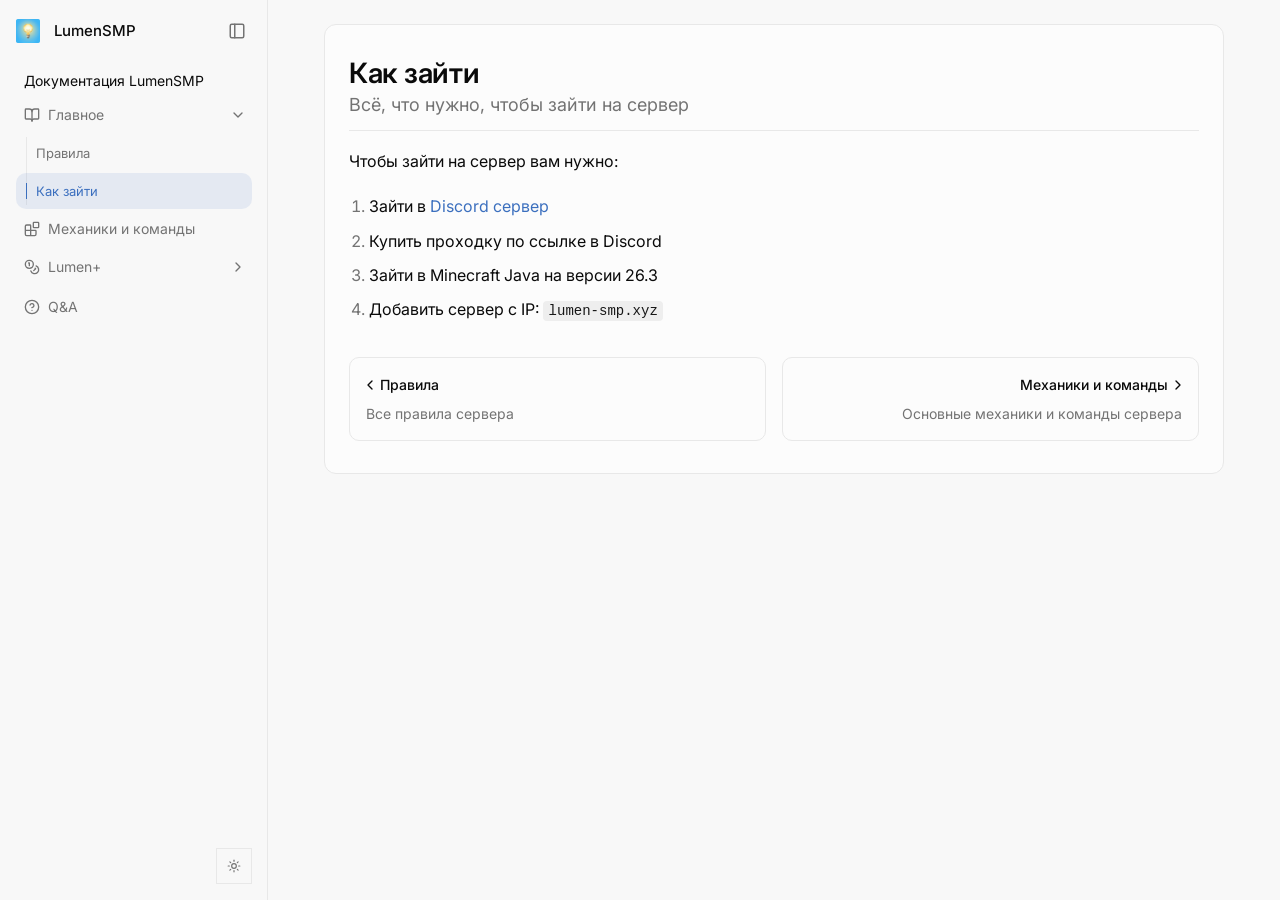
==== howtojoin.html @ 2aee1fcd "Add files via upload" ====
<!DOCTYPE html>
<html lang="ru">
<head>
  <meta charset="utf-8">
  <meta name="viewport" content="width=device-width, initial-scale=1">
  <title>Как зайти — LumenSMP</title>
  <link rel="icon" href="assets/server-icon.png">
  <link rel="preconnect" href="https://fonts.googleapis.com">
  <link rel="preconnect" href="https://fonts.gstatic.com" crossorigin>
  <link href="https://fonts.googleapis.com/css2?family=Inter:wght@400;500;600;700&display=swap" rel="stylesheet">
  <link rel="stylesheet" href="assets/css/style.css">
</head>
<body>

  <!-- Мобильная шапка (показывается на узких экранах) -->
  <header class="mobile-header">
    <a class="logo" href="index.html"><img data-site-logo src="assets/server-icon.png" alt=""><span data-site-name>LumenSMP</span></a>
    <div class="spacer"></div>
    <button class="icon-btn drawer-open-btn" aria-label="Открыть меню"><svg xmlns="http://www.w3.org/2000/svg" width="24" height="24" viewBox="0 0 24 24" fill="none" stroke="currentColor" stroke-width="2" stroke-linecap="round" stroke-linejoin="round" aria-hidden="true"><line x1="4" x2="20" y1="12" y2="12"/><line x1="4" x2="20" y1="6" y2="6"/><line x1="4" x2="20" y1="18" y2="18"/></svg></button>
  </header>

  <!-- Кнопка «открыть сайдбар», когда он свёрнут -->
  <button class="icon-btn reopen-btn" aria-label="Открыть боковое меню"><svg xmlns="http://www.w3.org/2000/svg" width="24" height="24" viewBox="0 0 24 24" fill="none" stroke="currentColor" stroke-width="2" stroke-linecap="round" stroke-linejoin="round" aria-hidden="true"><rect width="18" height="18" x="3" y="3" rx="2"/><path d="M9 3v18"/></svg></button>

  <div class="layout">

    <aside class="sidebar">
      <div class="sidebar-head">
        <a class="logo" href="index.html"><img data-site-logo src="assets/server-icon.png" alt=""><span data-site-name>LumenSMP</span></a>
        <button class="icon-btn collapse-btn" aria-label="Свернуть боковое меню"><svg xmlns="http://www.w3.org/2000/svg" width="24" height="24" viewBox="0 0 24 24" fill="none" stroke="currentColor" stroke-width="2" stroke-linecap="round" stroke-linejoin="round" aria-hidden="true"><rect width="18" height="18" x="3" y="3" rx="2"/><path d="M9 3v18"/></svg></button>
      </div>

      <!-- Меню рендерится автоматически из assets/js/nav.js -->
      <nav class="sidebar-nav" data-nav></nav>

      <div class="sidebar-foot">
        <button class="theme-toggle" aria-label="Переключить тему">
          <svg class="icon-sun" xmlns="http://www.w3.org/2000/svg" width="24" height="24" viewBox="0 0 24 24" fill="none" stroke="currentColor" stroke-width="2" stroke-linecap="round" stroke-linejoin="round" aria-hidden="true"><circle cx="12" cy="12" r="4"/><path d="M12 2v2"/><path d="M12 20v2"/><path d="m4.93 4.93 1.41 1.41"/><path d="m17.66 17.66 1.41 1.41"/><path d="M2 12h2"/><path d="M20 12h2"/><path d="m6.34 17.66-1.41 1.41"/><path d="m19.07 4.93-1.41 1.41"/></svg>
          <svg class="icon-moon" xmlns="http://www.w3.org/2000/svg" width="24" height="24" viewBox="0 0 24 24" fill="none" stroke="currentColor" stroke-width="2" stroke-linecap="round" stroke-linejoin="round" aria-hidden="true"><path d="M12 3a6 6 0 0 0 9 9 9 9 0 1 1-9-9Z"/></svg>
        </button>
      </div>
    </aside>

    <main class="main">
      <article class="article">

        <div class="article-header">
          <h1>Как зайти</h1>
          <p>Всё, что нужно, чтобы зайти на сервер</p>
        </div>

        <!-- ============================================================
             ↓↓↓ СОДЕРЖИМОЕ СТРАНИЦЫ — редактируйте HTML ниже ↓↓↓
             ============================================================ -->
        <div class="prose">
          Чтобы зайти на сервер вам нужно:
          <ol>
            <li>Зайти в <a href="https://discord.gg/JxXr4Xars9">Discord сервер</a></li>
            <li>Купить проходку по ссылке в Discord</li>
            <li>Зайти в Minecraft Java на версии 26.3</li>
            <li>Добавить сервер с IP: <code>lumen-smp.xyz</code>
</div>
        <!-- ↑↑↑ КОНЕЦ СОДЕРЖИМОГО ↑↑↑ -->

        <!-- Кнопки «Пред./След.» рендерятся автоматически из nav.js -->
        <div class="pager" data-pager></div>

      </article>
    </main>
  </div>

  <!-- Мобильное выдвижное меню -->
  <div class="drawer-backdrop"></div>
  <nav class="drawer">
    <div class="sidebar-head">
      <a class="logo" href="index.html"><img data-site-logo src="assets/server-icon.png" alt=""><span data-site-name>LumenSMP</span></a>
      <button class="icon-btn drawer-close-btn" aria-label="Закрыть меню"><svg xmlns="http://www.w3.org/2000/svg" width="24" height="24" viewBox="0 0 24 24" fill="none" stroke="currentColor" stroke-width="2" stroke-linecap="round" stroke-linejoin="round" aria-hidden="true"><path d="M18 6 6 18"/><path d="m6 6 12 12"/></svg></button>
    </div>
    <nav class="sidebar-nav" data-nav></nav>
    <div class="sidebar-foot">
      <button class="theme-toggle" aria-label="Переключить тему">
        <svg class="icon-sun" xmlns="http://www.w3.org/2000/svg" width="24" height="24" viewBox="0 0 24 24" fill="none" stroke="currentColor" stroke-width="2" stroke-linecap="round" stroke-linejoin="round" aria-hidden="true"><circle cx="12" cy="12" r="4"/><path d="M12 2v2"/><path d="M12 20v2"/><path d="m4.93 4.93 1.41 1.41"/><path d="m17.66 17.66 1.41 1.41"/><path d="M2 12h2"/><path d="M20 12h2"/><path d="m6.34 17.66-1.41 1.41"/><path d="m19.07 4.93-1.41 1.41"/></svg>
        <svg class="icon-moon" xmlns="http://www.w3.org/2000/svg" width="24" height="24" viewBox="0 0 24 24" fill="none" stroke="currentColor" stroke-width="2" stroke-linecap="round" stroke-linejoin="round" aria-hidden="true"><path d="M12 3a6 6 0 0 0 9 9 9 9 0 1 1-9-9Z"/></svg>
      </button>
    </div>
  </nav>

  <script src="assets/js/icons.js"></script>
  <script src="assets/js/nav.js"></script>
  <script src="assets/js/app.js"></script>
</body>
</html>
---- assets/css/style.css ----
/* Flectone (Fumadocs) theme — exact palette from flectone.net */

:root {
  --background: #f8f8f8;
  --foreground: #0a0a0a;
  --card: #fcfcfc;
  --article: #fcfcfc;
  --primary: #3b6fbe;
  --primary-foreground: #f4f9ff;
  --secondary: #eee;
  --secondary-foreground: #171717;
  --muted: #eee;
  --muted-foreground: #737373;
  --accent: #e4e4e4;
  --accent-foreground: #3a3a3a;
  --border: #e8e8e8;
  --ring: #3b6fbe;
  --info: #2f7fff;
  --warning: #f69900;
  --error: #f82834;
  --success: #00c657;
  --sidebar: #f8f8f8;
  --sidebar-foreground: #0a0a0a;
  --sidebar-border: #e8e8e8;
  --sidebar-accent: #e4e4e4;
  --sidebar-accent-foreground: #3a3a3a;
  --radius: 0.625rem;
  --sidebar-width: 268px;
  --layout-width: 1400px;
  --font-sans: "Inter", -apple-system, BlinkMacSystemFont, "Segoe UI", Roboto, "Helvetica Neue", "Noto Sans", Arial, sans-serif;
  --font-mono: ui-monospace, SFMono-Regular, Menlo, Monaco, Consolas, "Liberation Mono", "Courier New", monospace;
}

.dark {
  --background: #161616;
  --foreground: #ffffffd9;
  --card: #1b1b1b;
  --article: #191919;
  --primary: #72c1f3;
  --primary-foreground: #001829;
  --secondary: #262626;
  --secondary-foreground: #fafafa;
  --muted: #262626;
  --muted-foreground: #a1a1a1;
  --accent: #292929;
  --accent-foreground: #dedede;
  --border: #ffffff0d;
  --ring: #72c1f3;
  --sidebar: #161616;
  --sidebar-foreground: #fafafa;
  --sidebar-border: #161616;
  --sidebar-accent: #292929;
  --sidebar-accent-foreground: #dedede;
}

*, *::before, *::after { box-sizing: border-box; margin: 0; padding: 0; }

html { -webkit-text-size-adjust: 100%; scroll-padding-top: 1rem; scroll-behavior: smooth; }

body {
  font-family: var(--font-sans);
  background: var(--background);
  color: var(--foreground);
  -webkit-font-smoothing: antialiased;
  -moz-osx-font-smoothing: grayscale;
  font-size: 1rem;
  line-height: 1.5;
}

img { display: block; max-width: 100%; }
button { font: inherit; color: inherit; background: none; border: none; cursor: pointer; }

/* ── Layout grid (flectone: flank | sidebar | main | flank, no TOC) ── */

.layout {
  display: grid;
  --sb-track: calc(var(--sidebar-width) * var(--sb-scale, 1));
  grid-template-columns:
    minmax(0, 1fr)
    var(--sb-track)
    minmax(0, calc(var(--layout-width) - var(--sb-track)))
    minmax(0, 1fr);
  min-height: 100dvh;
  transition: grid-template-columns 0.25s ease;
}

body.collapsed { --sb-scale: 0; }

.sidebar {
  grid-column: 2;
  position: sticky;
  top: 0;
  height: 100dvh;
  min-width: 0;
  display: flex;
  flex-direction: column;
  background: var(--sidebar);
  color: var(--sidebar-foreground);
  border-inline-end: 1px solid var(--sidebar-border);
  overflow: hidden;
  transition: opacity 0.15s ease;
}
body.collapsed .sidebar { opacity: 0; pointer-events: none; }
.sidebar > .sidebar-head,
.sidebar > .sidebar-nav,
.sidebar > .sidebar-foot { flex-shrink: 0; width: var(--sidebar-width); }

.main {
  grid-column: 3;
  min-width: 0;
  padding-bottom: 1.25rem;
}

/* ── Sidebar header ── */

.sidebar-head {
  display: flex;
  align-items: center;
  gap: 12px;
  padding: 16px 16px 8px;
}

.logo {
  display: inline-flex;
  align-items: center;
  gap: 10px;
  font-size: 0.9375rem;
  font-weight: 500;
  color: var(--sidebar-foreground);
  text-decoration: none;
  margin-inline-end: auto;
}

.logo img { width: 24px; height: 24px; margin-inline-end: 4px; }

.icon-btn {
  display: inline-flex;
  align-items: center;
  justify-content: center;
  padding: 6px;
  border-radius: 6px;
  color: var(--muted-foreground);
  transition: background-color 0.1s, color 0.1s;
}
.icon-btn:hover { background: var(--accent); color: var(--accent-foreground); transition: none; }
.icon-btn svg { width: 18px; height: 18px; }

/* fumadocs focus rings */
.nav-item:focus-visible,
.nav-group-head .nav-item:focus-visible,
.icon-btn:focus-visible,
.chevron:focus-visible,
.reopen-btn:focus-visible,
.pager-card:focus-visible,
.logo:focus-visible,
.drawer-open-btn:focus-visible,
.drawer-close-btn:focus-visible,
.heading-anchor:focus-visible {
  outline: 2px solid var(--ring);
  outline-offset: 2px;
}

/* ── Sidebar nav ── */

.sidebar-nav {
  flex: 1;
  min-height: 0;
  overflow-y: auto;
  padding: 16px;
  display: flex;
  flex-direction: column;
  gap: 2px;
  scrollbar-width: none;
  -webkit-mask-image: linear-gradient(to bottom, transparent, white 12px, white calc(100% - 12px), transparent);
  mask-image: linear-gradient(to bottom, transparent, white 12px, white calc(100% - 12px), transparent);
}
.sidebar-nav::-webkit-scrollbar { display: none; }

.nav-label {
  font-size: 0.875rem;
  padding: 0 8px;
  margin-top: 24px;
  margin-bottom: 4px;
  color: var(--sidebar-foreground);
}
.nav-label:first-child { margin-top: 0; }

.nav-item {
  position: relative;
  display: flex;
  align-items: center;
  gap: 8px;
  padding: 8px;
  border-radius: 10px;
  font-size: 0.875rem;
  line-height: 1.25rem;
  color: var(--muted-foreground);
  text-decoration: none;
  transition: background-color 0.12s, color 0.12s;
  overflow-wrap: anywhere;
}
.nav-item:hover {
  background: color-mix(in srgb, var(--accent) 50%, transparent);
  color: color-mix(in srgb, var(--accent-foreground) 80%, transparent);
  transition: none; /* fumadocs: hover:transition-none */
}
.nav-item.active {
  background: color-mix(in srgb, var(--primary) 10%, transparent);
  color: var(--primary);
}
.nav-item svg { width: 16px; height: 16px; flex-shrink: 0; }

/* collapsible group */

/* flectone: chevron lives INSIDE the category link — one hover zone for the whole row */

.nav-group-head { width: 100%; }

.chevron {
  display: inline-flex;
  align-items: center;
  justify-content: center;
  padding: 2px;
  margin-inline-start: auto;
  margin-inline-end: -4px;
  border-radius: 6px;
  color: inherit;
  transition: color 0.1s;
}
.chevron:hover { color: color-mix(in srgb, var(--accent-foreground) 80%, transparent); transition: none; }
.chevron svg { width: 16px; height: 16px; transition: transform 0.2s ease; }
.nav-group.open .chevron svg { transform: rotate(0deg); }
.nav-group:not(.open) .chevron svg { transform: rotate(-90deg); }

.nav-children {
  display: grid;
  grid-template-rows: 0fr;
  transition: grid-template-rows 0.2s ease;
}
.nav-group.open .nav-children { grid-template-rows: 1fr; }
.nav-children-inner {
  min-height: 0;
  overflow: hidden;
  position: relative;
  display: flex;
  flex-direction: column;
  gap: 2px;
  padding-top: 2px;
}
.nav-children-inner::before {
  content: "";
  position: absolute;
  inset-block: 4px;
  inset-inline-start: 10px;
  width: 1px;
  background: var(--border);
}
.nav-children .nav-item {
  padding-inline-start: 20px;
  font-size: 0.8125rem;
}
.nav-children .nav-item.active::before {
  content: "";
  position: absolute;
  inset-block: 10px;
  inset-inline-start: 10px;
  width: 1px;
  background: var(--primary);
}

/* ── Sidebar footer: theme toggle (flectone segmented control) ── */

.sidebar-foot {
  display: flex;
  align-items: center;
  padding: 8px 16px 16px;
}

.theme-toggle {
  display: inline-flex;
  align-items: center;
  border: 1px solid var(--border);
  padding: 4px;
  overflow: hidden;
  margin-inline-start: auto;
  transition: border-color 0.1s;
}
.theme-toggle:hover { border-color: var(--accent); }
.theme-toggle svg {
  width: 26px;
  height: 26px;
  padding: 6px;
  border-radius: 6px;
  color: var(--muted-foreground);
  transition: background-color 0.1s, color 0.1s;
}
.theme-toggle svg:hover { background: var(--accent); color: var(--accent-foreground); }
.theme-toggle .icon-sun { display: inline-flex; }
.theme-toggle .icon-moon { display: none; }
.dark .theme-toggle .icon-sun { display: none; }
.dark .theme-toggle .icon-moon { display: inline-flex; }

/* ── Floating reopen button when sidebar collapsed ── */

.reopen-btn {
  display: none;
  position: fixed;
  top: 16px;
  inset-inline-start: 16px;
  z-index: 40;
  align-items: center;
  justify-content: center;
  padding: 6px;
  border-radius: 10px;
  background: var(--card);
  border: 1px solid var(--border);
  box-shadow: 0 4px 16px rgb(0 0 0 / 0.1);
  color: var(--muted-foreground);
}
.reopen-btn:hover { background: var(--accent); color: var(--accent-foreground); transition: none; }
.reopen-btn svg { width: 18px; height: 18px; }
body.collapsed .reopen-btn { display: inline-flex; }
body.drawer-open .drawer-backdrop { opacity: 1; visibility: visible; pointer-events: auto; transition: opacity 0.25s ease; }
body.drawer-open .drawer { transform: translateX(0); visibility: visible; transition: transform 0.25s ease; }

/* ── Article card (flectone nd-page) ── */

.article {
  display: flex;
  flex-direction: column;
  gap: 16px;
  width: 100%;
  max-width: 900px;
  margin: 24px auto 20px;
  padding: 32px 24px;
  background: var(--article);
  border: 1px solid var(--border);
  border-radius: 12px;
}

.article-header { border-bottom: 1px solid var(--border); }
.article-header h1 {
  font-size: 1.75em;
  font-weight: 600;
  letter-spacing: -0.01em;
  line-height: 1.2;
}
.article-header p {
  font-size: 1.125rem;
  color: var(--muted-foreground);
  margin-bottom: 12px;
}

/* ── Prose ── */

.prose { font-size: 1rem; line-height: 1.75; flex: 1; color: var(--foreground); }

.prose h1 { font-size: 1.5em; font-weight: 600; margin: 2em 0 0.8em; line-height: 1.3; scroll-margin-top: 1rem; }
.prose h1:first-child { margin-top: 0; }
.prose h2 { font-size: 1.25em; font-weight: 600; margin: 1.75em 0 0.7em; line-height: 1.35; scroll-margin-top: 1rem; }
.prose h3 { font-size: 1.1em; font-weight: 600; margin: 1.5em 0 0.6em; scroll-margin-top: 1rem; }

.prose h1, .prose h2, .prose h3 { position: relative; }
.heading-anchor {
  display: inline-flex;
  vertical-align: middle;
  margin-inline-start: 6px;
  color: var(--muted-foreground);
  opacity: 0;
  transition: opacity 0.15s, color 0.1s;
}
.heading-anchor svg { width: 0.8em; height: 0.8em; }
.heading-anchor:hover { color: var(--primary); }
.prose h1:hover .heading-anchor,
.prose h2:hover .heading-anchor,
.prose h3:hover .heading-anchor,
.heading-anchor:focus-visible { opacity: 1; }

.prose p { margin: 1.1em 0; }
.prose p:first-child { margin-top: 0; }
.prose p:last-child { margin-bottom: 0; }

.prose a { color: var(--primary); text-decoration: none; }
.prose a:hover { text-decoration: underline; }

.prose strong { font-weight: 600; }

.prose ul, .prose ol { margin: 1.1em 0; padding-inline-start: 1.25em; }
.prose ul { list-style-type: disc; }
.prose ol { list-style-type: decimal; }
.prose li { margin: 0.4em 0; }
.prose li::marker { color: var(--muted-foreground); }

.prose code {
  font-family: var(--font-mono);
  font-size: 0.875em;
  background: var(--secondary);
  color: var(--secondary-foreground);
  padding: 0.15em 0.4em;
  border-radius: 4px;
}

.prose pre {
  font-family: var(--font-mono);
  background: var(--secondary);
  color: var(--secondary-foreground);
  padding: 1rem;
  border-radius: var(--radius);
  overflow-x: auto;
  font-size: 0.875rem;
  line-height: 1.6;
  margin: 1.25em 0;
}
.prose pre code { background: none; padding: 0; font-size: inherit; color: inherit; }

.prose hr { border: none; border-top: 1px solid var(--border); margin: 2.5em 0; }

.prose blockquote {
  border-inline-start: 2px solid var(--border);
  padding-inline-start: 1em;
  margin: 1.25em 0;
  color: var(--muted-foreground);
  font-style: italic;
}

/* ── Tables (flectone: wrapper with overflow) ── */

.prose .table-wrap {
  position: relative;
  overflow: auto;
  margin: 1.5rem 0;
  border: 1px solid var(--border);
  border-radius: var(--radius);
}

.prose table { width: 100%; border-collapse: collapse; font-size: 0.875rem; }

.prose thead th {
  text-align: start;
  font-weight: 600;
  padding: 10px 14px;
  border-bottom: 1px solid var(--border);
  background: var(--secondary);
  color: var(--secondary-foreground);
  white-space: nowrap;
}

.prose tbody td {
  padding: 10px 14px;
  border-bottom: 1px solid var(--border);
  color: var(--foreground);
}
.prose tbody tr:last-child td { border-bottom: none; }

/* ── Admonitions / callouts (flectone exact) ── */

.callout {
  display: flex;
  width: 100%;
  gap: 12px;
  padding: 12px;
  margin: 1rem 0;
  overflow: hidden;
  border: 1px solid;
  border-radius: var(--radius);
}

.callout-inner { display: flex; flex-direction: column; gap: 8px; }

.callout-title {
  display: flex;
  align-items: center;
  gap: 8px;
  font-size: 0.875rem;
  font-weight: 600;
  line-height: 1.25rem;
}
.callout-title p { margin: 0; }
.callout-title svg { width: 1em; height: 1em; flex-shrink: 0; }

.callout-body { font-size: 0.875rem; line-height: 1.5; }
.callout-body p { margin: 0; color: var(--foreground); }
.callout-body a { color: var(--primary); }
.callout-body code { background: color-mix(in srgb, currentColor 25%, transparent); }

.callout.warning {
  background: color-mix(in srgb, var(--warning) 20%, transparent);
  border-color: color-mix(in srgb, var(--warning) 10%, transparent);
}
.callout.warning .callout-title { color: var(--warning); }
.callout.warning .callout-body code { background: color-mix(in srgb, var(--warning) 40%, transparent); }

.callout.info {
  background: color-mix(in srgb, var(--info) 20%, transparent);
  border-color: color-mix(in srgb, var(--info) 10%, transparent);
}
.callout.info .callout-title { color: var(--info); }
.callout.info .callout-body code { background: color-mix(in srgb, var(--info) 40%, transparent); }

.callout.danger {
  background: color-mix(in srgb, var(--error) 15%, transparent);
  border-color: color-mix(in srgb, var(--error) 10%, transparent);
}
.callout.danger .callout-title { color: var(--error); }

.callout.success {
  background: color-mix(in srgb, var(--success) 15%, transparent);
  border-color: color-mix(in srgb, var(--success) 10%, transparent);
}
.callout.success .callout-title { color: var(--success); }

/* ── Steps (flectone fd-steps) ── */

.fd-steps {
  counter-reset: step;
  position: relative;
  border-inline-start: 1px solid var(--border);
  margin-inline-start: 8px;
  padding-inline-start: 24px;
  margin-block: 1rem;
  display: flex;
  flex-direction: column;
  gap: 16px;
}

@media (min-width: 768px) {
  .fd-steps { margin-inline-start: 16px; padding-inline-start: 28px; }
}

.fd-step { position: relative; }
.fd-step p { margin: 0; }

.fd-step::before {
  content: counter(step);
  counter-increment: step;
  position: absolute;
  inset-inline-start: -16px;
  inset-block-start: 0;
  width: 32px;
  height: 32px;
  display: flex;
  align-items: center;
  justify-content: center;
  border-radius: 9999px;
  background: var(--secondary);
  color: var(--secondary-foreground);
  font-size: 0.875rem;
  line-height: 1.25rem;
}

/* ── Pagination (flectone prev/next cards) ── */

.pager {
  display: grid;
  grid-template-columns: 1fr;
  gap: 16px;
}
@media (min-width: 860px) {
  .pager { grid-template-columns: 1fr 1fr; }
  .pager .prev { grid-column: 1; }
  .pager .next { grid-column: 2; }
}

.pager-card {
  display: flex;
  flex-direction: column;
  gap: 8px;
  padding: 16px;
  border: 1px solid var(--border);
  border-radius: 10px;
  font-size: 0.875rem;
  color: var(--foreground);
  text-decoration: none;
  transition: background-color 0.12s, color 0.12s;
}
.pager-card:hover { background: color-mix(in srgb, var(--accent) 80%, transparent); transition: none; }

.pager-title {
  display: inline-flex;
  align-items: center;
  gap: 6px;
  font-weight: 500;
}
.pager-title svg { width: 16px; height: 16px; flex-shrink: 0; margin-inline: -4px; }

.pager-card.next { text-align: end; }
.pager-card.next .pager-title { flex-direction: row-reverse; }

.pager-desc {
  color: var(--muted-foreground);
  overflow: hidden;
  text-overflow: ellipsis;
  white-space: nowrap;
}

/* ── Mobile header ── */

.mobile-header {
  display: none;
  position: sticky;
  top: 0;
  z-index: 30;
  align-items: center;
  gap: 10px;
  height: 56px;
  padding-inline: 16px 10px;
  background: color-mix(in srgb, var(--background) 80%, transparent);
  backdrop-filter: blur(8px);
  border-bottom: 1px solid var(--border);
}

.mobile-header .logo { margin-inline-end: 0; font-weight: 600; }
.mobile-header .logo img { width: 24px; height: 24px; }
.mobile-header .spacer { flex: 1; }

/* ── Mobile drawer ── */

.drawer-backdrop {
  position: fixed;
  inset: 0;
  background: #0003;
  z-index: 50;
  opacity: 0;
  visibility: hidden;
  pointer-events: none;
  transition: opacity 0.25s ease, visibility 0s linear 0.25s;
}
.drawer-backdrop.open {
  opacity: 1;
  visibility: visible;
  pointer-events: auto;
  transition: opacity 0.25s ease;
}

.drawer {
  display: flex;
  position: fixed;
  inset-block: 0;
  inset-inline-start: 0;
  width: 300px;
  max-width: 85vw;
  z-index: 60;
  background: var(--sidebar);
  color: var(--sidebar-foreground);
  border-inline-end: 1px solid var(--sidebar-border);
  flex-direction: column;
  transform: translateX(-100%);
  visibility: hidden;
  transition: transform 0.25s ease, visibility 0s linear 0.25s;
}
.drawer.open {
  transform: translateX(0);
  visibility: visible;
  transition: transform 0.25s ease;
}

@media (min-width: 769px) {
  .drawer, .drawer-backdrop { display: none; }
}

/* ── Responsive ── */

@media (max-width: 1100px) {
  .layout { grid-template-columns: 0px var(--sb-track) minmax(0, 1fr) 0px; }
}

@media (max-width: 768px) {
  .layout { grid-template-columns: 1fr; transition: none; }
  .sidebar { display: none !important; }
  .reopen-btn { display: none !important; }
  .mobile-header { display: flex; }
  .main { grid-column: 1; }
  .article {
    margin: 16px 0 8px;
    padding: 8px 16px;
    border: none;
    border-radius: 0;
    background: var(--background);
  }
}

@media (max-width: 520px) {
  .pager .next, .pager .prev { grid-column: 1 !important; }
  .pager-card.next { text-align: start; }
  .pager-card.next .pager-title { flex-direction: row; }
}
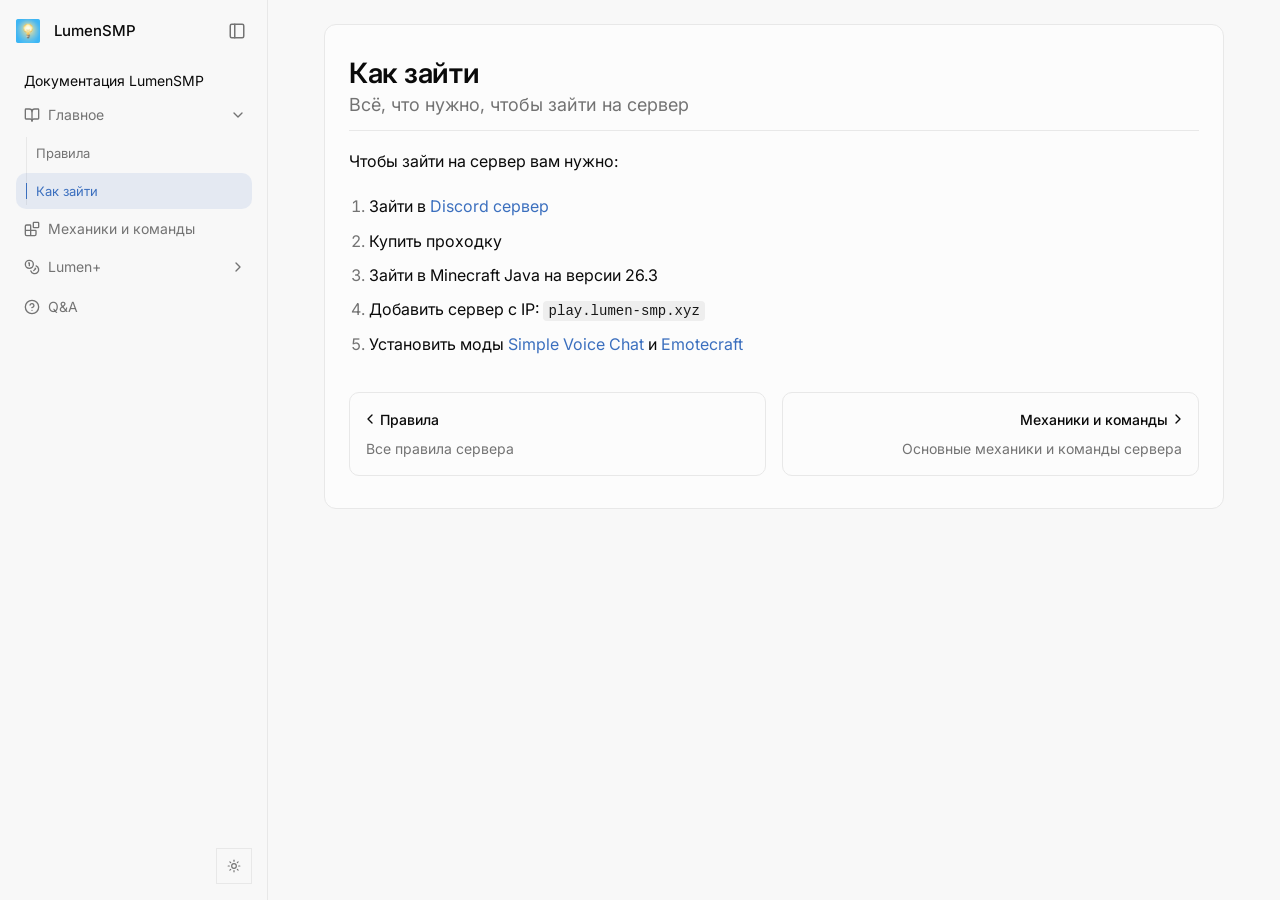
==== commit 885dfd0f: "Update howtojoin.html" ====
--- a/howtojoin.html
+++ b/howtojoin.html
@@ -56,9 +56,11 @@
           Чтобы зайти на сервер вам нужно:
           <ol>
             <li>Зайти в <a href="https://discord.gg/JxXr4Xars9">Discord сервер</a></li>
-            <li>Купить проходку по ссылке в Discord</li>
+            <li>Купить проходку</li>
             <li>Зайти в Minecraft Java на версии 26.3</li>
-            <li>Добавить сервер с IP: <code>lumen-smp.xyz</code>
+            <li>Добавить сервер с IP: <code>play.lumen-smp.xyz</code></li>
+            <li>Установить моды <a href="https://modrinth.com/plugin/simple-voice-chat">Simple Voice Chat</a> и <a href="https://modrinth.com/plugin/emotecraft">Emotecraft</a></li>
+          </ol>
 </div>
         <!-- ↑↑↑ КОНЕЦ СОДЕРЖИМОГО ↑↑↑ -->
 
